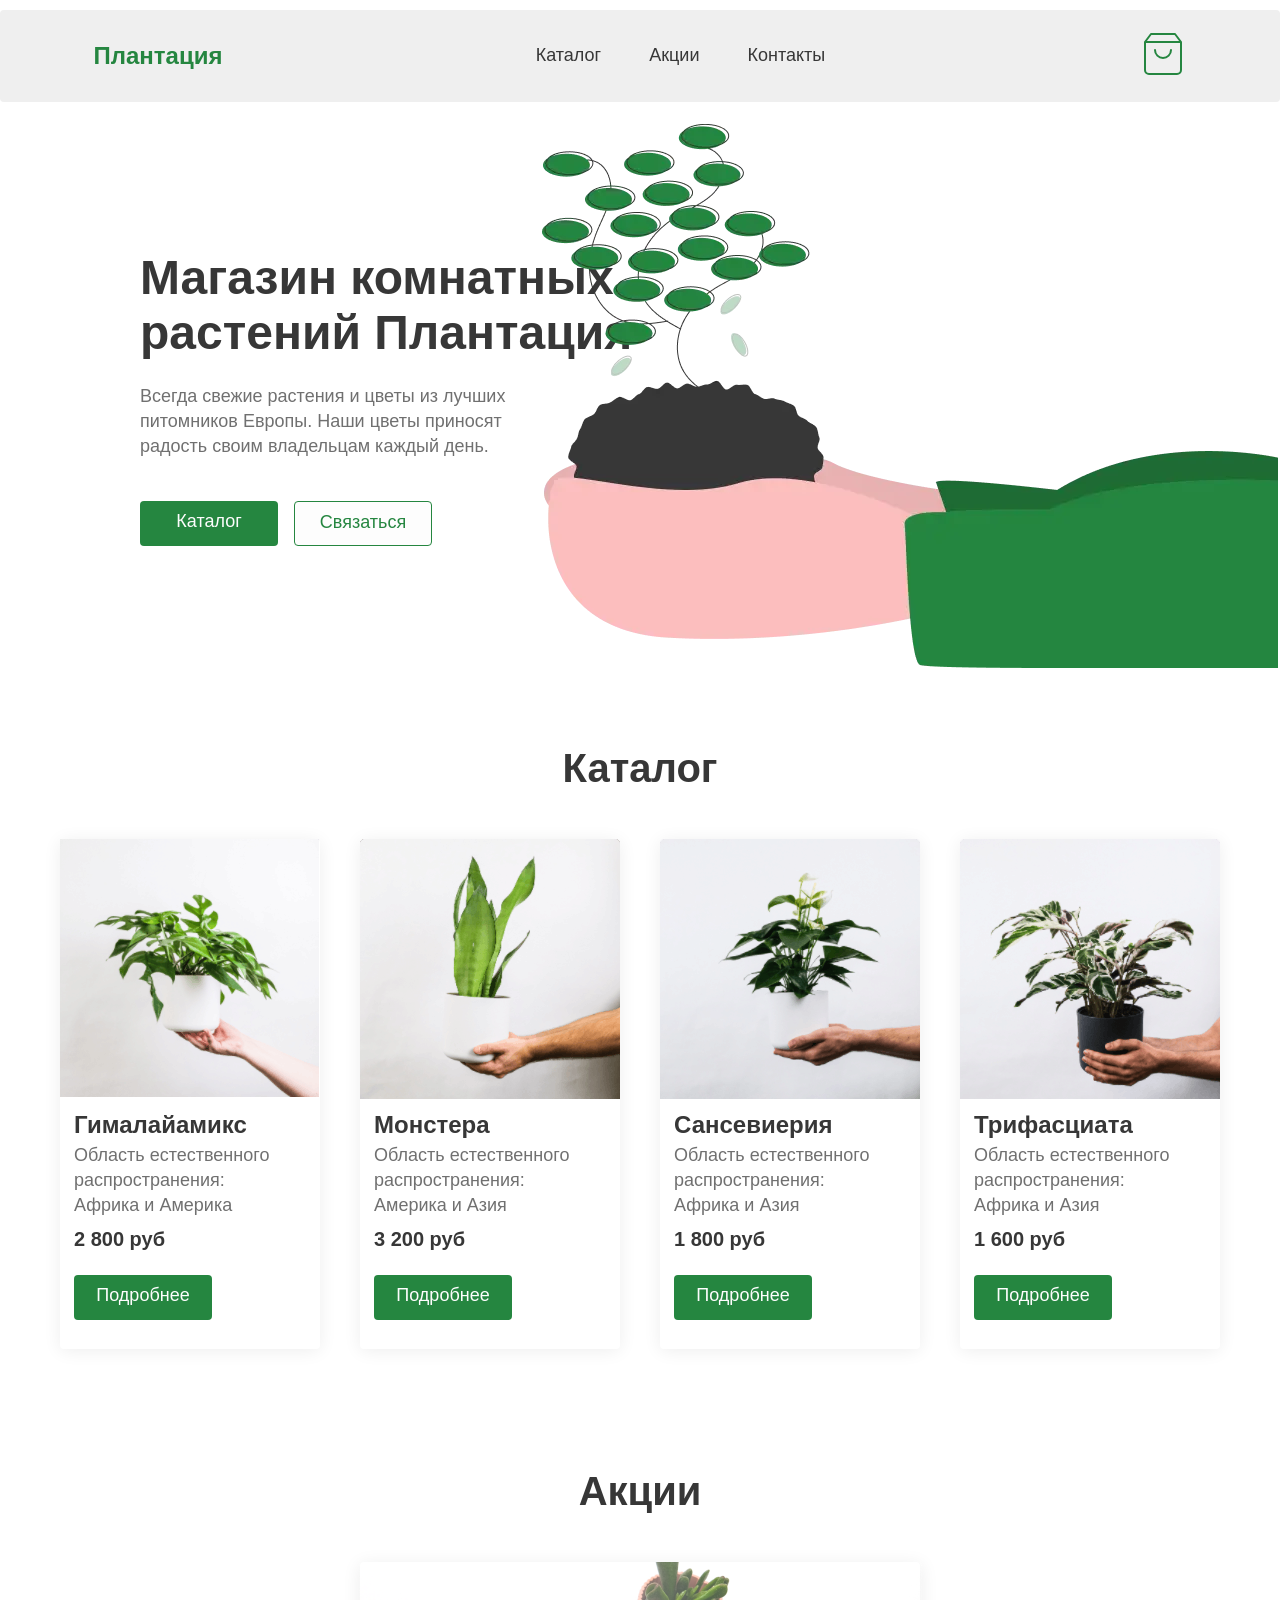
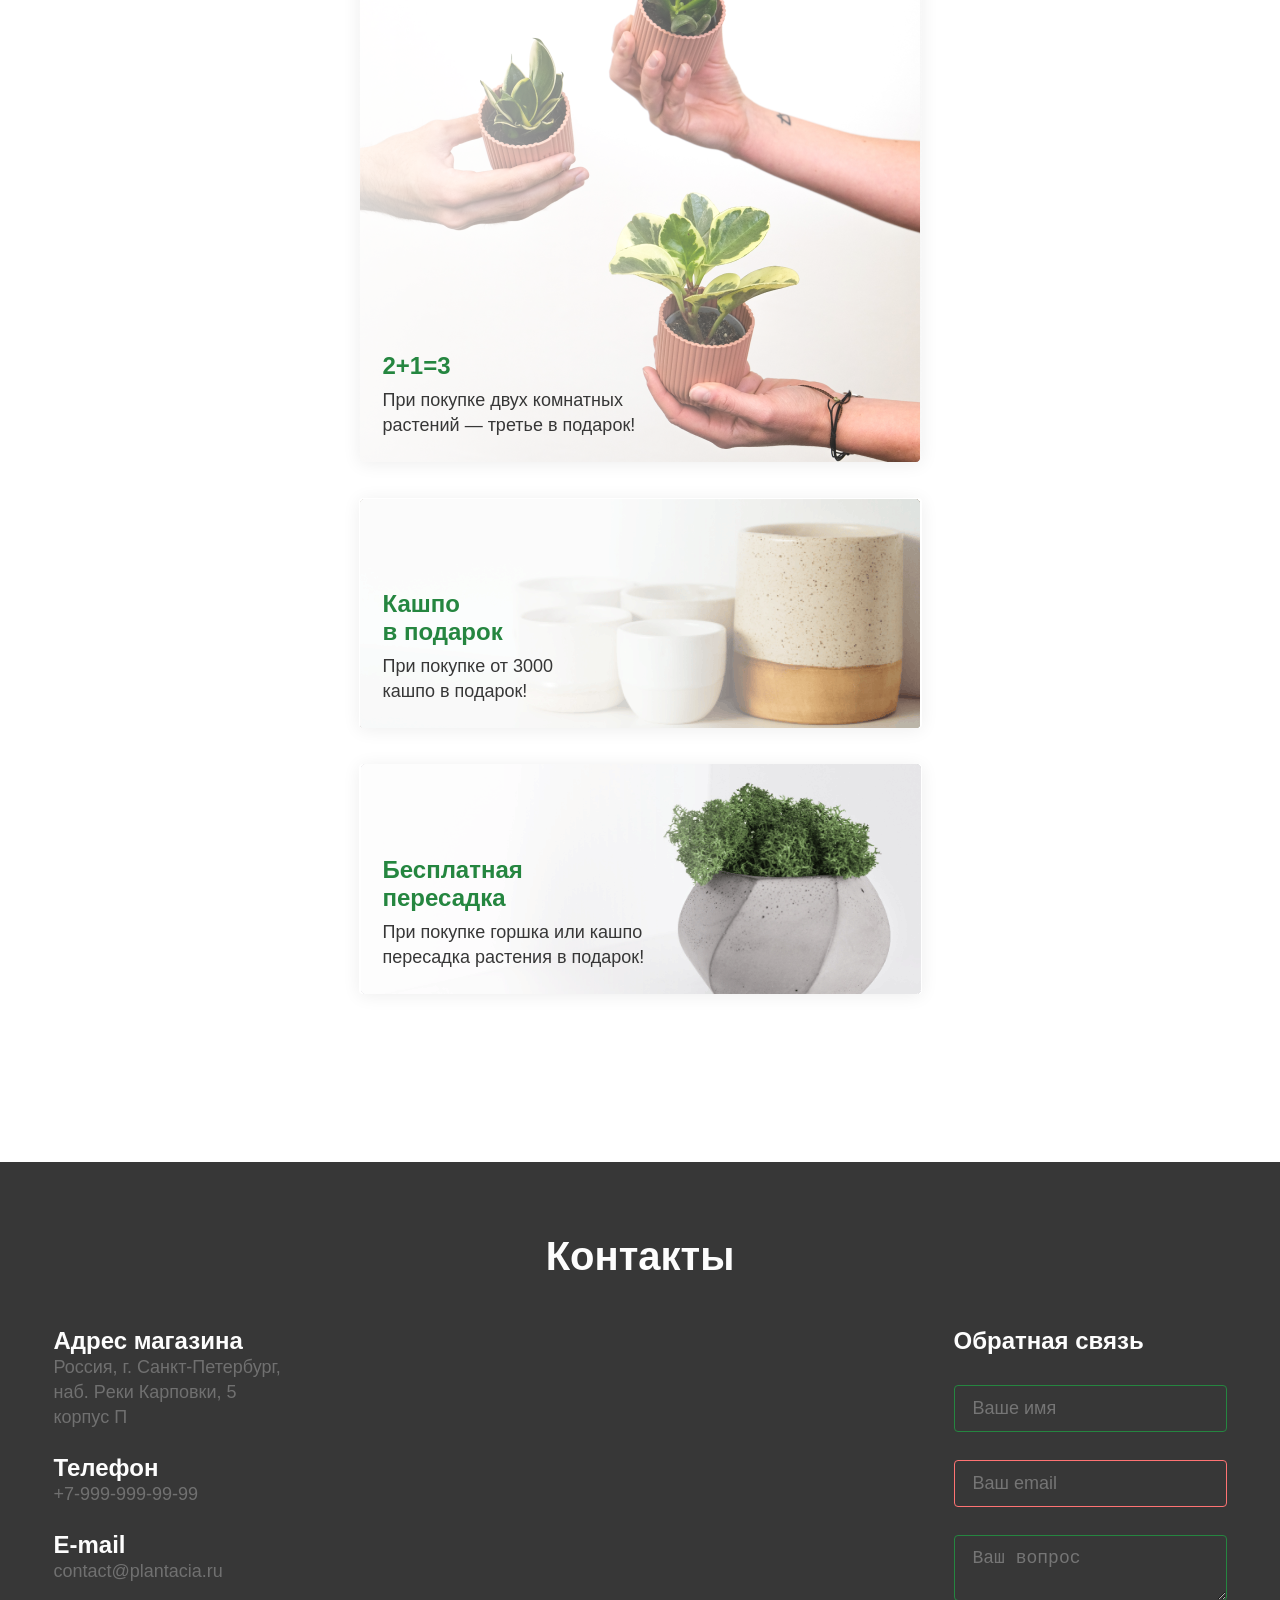
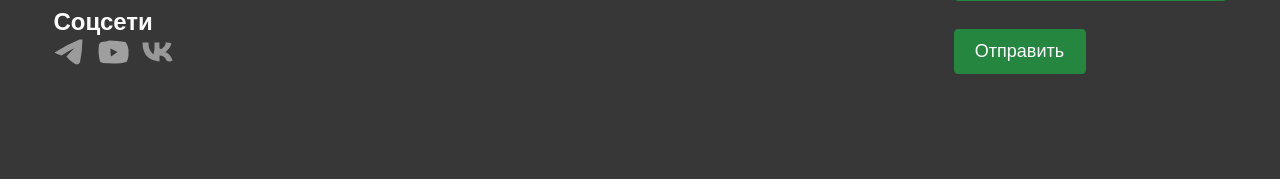
==== index.html @ 2e8df455 "Add files via upload" ====
<!-- Plantation HTMLacademy -->
<!-- https://pixso.net/app/editor/gW1IfegRasN6_acm0dApsg  -->

<!DOCTYPE html>
<html lang="ru">

<head>
    <meta charset="UTF-8">
    <meta name="viewport" content="width=device-width, initial-scale=1.0">
    <title>Плантация HTMLacademy</title>
    <link rel="stylesheet" href="style.css">
</head>

<body>

    <!-- Header -->
    <header>
        <div class="container">
            <div class="header">

                <div class="header__logo">
                    <h4>Плантация</h4>
                </div>
    
                <nav class="header__nav">
                    <a class="header__link" href="catalog">Каталог</a>
                    <a class="header__link" href="actions">Акции</a>
                    <a class="header__link" href="#contacts">Контакты</a>
                </nav>
                
                <div class="header__bag">
                    <a class="header__bag-link" href="#"><img src="images/bag.svg" alt="Корзина"></a>
                </div>
            
            </div>

        </div>
        
    </header>

    <main class="container">

        <!-- Cover  -->
        <section class="cover">
            <div class="cover__content">
                <h1 class="cover__head">Магазин комнатных <span class="break__text">растений Плантация</span></h1>
                <p class="cover__text">Всегда свежие растения и цветы из лучших питомников Европы. Наши цветы приносят
                    радость своим владельцам каждый день.</p>
                <div class="cover__buttons">
                    <a class="cover__primary" href="catalog">Каталог</a>
                    <a class="cover__secondary" href="#contacts">Связаться</a>
                </div>
            </div>

            <div class="cover__photo">
                <picture>
                    <source media="(max-width: 380px)" srcset="images/illustration-380.jpg">
                    <source media="(max-width: 540px)" srcset="images/illustration-380.jpg">
                    <source media="(max-width: 768px)" srcset="images/illustration-380.jpg">
                    <source media="(max-width: 912px)" srcset="images/illustration-912.jpg">
                    <source media="(max-width: 1024px)" srcset="images/illustration-1024.jpg">
                    <img src="images/illustration.webp" alt="Plantation Cover">
                </picture>
            </div>
        </section>

        <!-- Catalog -->
        <section class="catalog">
            <h2 class="catalog__head">Каталог</h2>

            <div class="catalog__cards">
                <div class="catalog__card">
                    <img class="catalog__image" src="images/card 1.png" alt="Гималайамикс">
                    <div class="catalog__content">
                        <h4 class="catalog__caption">Гималайамикс</h4>
                        <p class="catalog__text">Область естественного распространения:<span class="break__text"></span> Африка и Америка</p>
                        <h5 class="catalog__price">2 800 руб</h5>
                        <a class="catalog__link" href="catalog/gimalayamix.html">Подробнее</a>
                    </div>
                </div>

                <div class="catalog__card">
                    <img class="catalog__image" src="images/card 2.png" alt="Монстера">
                    <div class="catalog__content">
                        <h4 class="catalog__caption">Монстера</h4>
                        <p class="catalog__text">Область естественного распространения:<span class="break__text"></span> Америка и Азия</p>
                        <h5 class="catalog__price">3 200 руб</h5>
                        <a class="catalog__link" href="catalog/monstera.html">Подробнее</a>
                    </div>
                </div>

                <div class="catalog__card">
                    <img class="catalog__image" src="images/card 3.png" alt="Сансевиерия">
                    <div class="catalog__content">
                        <h4 class="catalog__caption">Сансевиерия</h4>
                        <p class="catalog__text">Область естественного распространения:<span class="break__text"></span> Африка и Азия</p>
                        <h5 class="catalog__price">1 800 руб</h5>
                        <a class="catalog__link" href="catalog/sansevieria.html">Подробнее</a>
                    </div>
                </div>

                <div class="catalog__card">
                    <img class="catalog__image" src="images/card 4.png" alt="Трифасциата">
                    <div class="catalog__content">
                        <h4 class="catalog__caption">Трифасциата</h4>
                        <p class="catalog__text">Область естественного распространения:<span class="break__text"></span> Африка и Азия</p>
                        <h5 class="catalog__price">1 600 руб</h5>
                        <a class="catalog__link" href="catalog/trifasciata.html">Подробнее</a>
                    </div>
                </div>
            </div>
        </section>

        <!-- Actions -->
        <section class="actions">
            <h2 class="actions__head">Акции</h2>

            <div class="actions__cards">
                <div class="action__card" id="action1">
                    <a href="actions/gift.html">
                        <div class="action__content">
                            <h4 class="action__caption">2+1=3</h4>
                            <p class="action__text">При покупке двух комнатных <span class="break__text">растений — третье в подарок!</span></p>
                        </div>
                    </a>
                </div>

                <div class="action__card" id="action2">
                    <a href="actions/cachepot.html">
                        <div class="action__content">
                            <h4 class="action__caption">Кашпо <span class="break__text">в подарок</span></h4>
                            <p class="action__text">При покупке от 3000 <span class="break__text"></span>кашпо в подарок!</p>
                        </div>
                    </a>
                </div>

                <div class="action__card" id="action3">
                    <a href="actions/transplant.html">
                        <div class="action__content">
                            <h4 class="action__caption">Бесплатная <span class="break__text">пересадка</span></h4>
                            <p class="action__text">При покупке горшка или кашпо <span class="break__text">пересадка растения в подарок!</span></p>
                        </div>
                    </a>
                </div>
            </div>
        </section>

    </main>

    <footer>
        <!-- Contacts & Feedback -->
        <div class="container footer">
            <h2 class="footer__head"><a id="contacts"></a>Контакты</h2>

            <div class="footer__columns">
                <div class="footer__contacts">
                    <div class="footer__address">
                        <h4>Адрес магазина</h4>
                        <p>Россия, г. Санкт-Петербург,<br> наб. Pеки Карповки, 5 корпус П</p>
                    </div>
                    <div class="footer__phone">
                        <h4>Телефон</h4>
                        <p>+7-999-999-99-99</p>
                    </div>
                    <div class="footer__email">
                        <h4>E-mail</h4>
                        <p>contact@plantacia.ru</p>
                    </div>
                    <div class="footer__social">
                        <h4>Соцсети</h4>
                        <div class="footer__social_icons">
                            <a href="#"><img src="images/telegram.svg" alt="telegram" target="_blank"></a>
                            <a href="https://youtube.com"><img src="images/youtube.svg" alt="youtube"
                                    target="_blank"></a>
                            <a href="https://vk.com/mikastan"><img src="images/vk.svg" alt="vk" target="_blank"></a>
                        </div>
                    </div>
                </div>

                <div class="footer__map">
                    <iframe
                        src="https://www.google.com/maps/embed?pb=!1m16!1m12!1m3!1d3993.621817401018!2d30.317862969157705!3d59.96846004930196!2m3!1f0!2f0!3f0!3m2!1i1024!2i768!4f13.1!2m1!1z0KDQvtGB0YHQuNGPLCDQsy4g0KHQsNC90LrRgi3Qn9C10YLQtdGA0LHRg9GA0LMsINC90LDQsS4gUNC10LrQuCDQmtCw0YDQv9C-0LLQutC4LCA1INC60L7RgNC_0YPRgSDQnw!5e0!3m2!1sru!2sru!4v1737200882726!5m2!1sru!2sru"
                        width="460" height="352" style="border:0;" allowfullscreen="" loading="lazy"
                        referrerpolicy="no-referrer-when-downgrade">
                    </iframe>
                    <img src="images/map.png" alt="Карта" id="map">
                    <!-- В случае если Google карта не загрузится, показать взамен картинку - но пока я это не доработал! -->
                </div>

                <div class="footer__feedback">
                    <h4 class="footer__feedback-head">Обратная связь</h4>
                    <form class="footer__feedback-form" action="/feedback" method="get">
                        <input placeholder="Ваше имя" name="name">
                        <input type="email" placeholder="Ваш email" name="email" required>
                        <textarea name="question" placeholder="Ваш вопрос"></textarea>
                        <input type="submit" value="Отправить">
                    </form>
                </div>
            </div>
        </div>
    </footer>

    <!-- Мобильное меню, на экранах 540 и меньше -->
    <div class="container">
        <div class="footer__mobile">
            <div class="footer__mobile_item">
                <p><a class="footer__link-mobile" href="catalog/"><img src="/images/catalog-mobile.svg" alt="Каталог"><br>Каталог</a></p>
            </div>
            <div class="footer__mobile_item">
                <p><a class="footer__link-mobile" href="actions/"><img src="/images/actions-mobile.svg" alt=""><br>Акции</a></p>
            </div>
            <div class="footer__mobile_item">
                <p><a class="footer__link-mobile" href="#contacts"><img src="/images/contacts-mobile.svg" alt=""><br>Контакты</a></p>
            </div>
        </div>

    </div>

    <!-- Кнопка Вверх, внизу страницы  -->
    <a href="#top">
        <div class="scroll-to-top">
            <img src="images/eco-energy.svg" alt="К началу страницы" title="К началу страницы">
        </div>
    </a>
    <script src="/button-to-top.js"></script>

</body>

</html>
---- style.css ----
/* Plantation HTMLacademy */
/* https://pixso.net/app/editor/gW1IfegRasN6_acm0dApsg */

/* General */
:root {
    box-sizing: border-box;

    --gray-10:  #fdfdfd;
    --gray-15:  #efefef;
    --gray-20:  #a8a8a8;
    --gray-30:  #707070;
    --gray-40:  #373737;
    --green-10: #519E66;
    --green-20: #258640;
    --green-30: #1e6b33;
    --red-10:   #FF7373;
  }
  
    *, *::before, *::after {
      box-sizing: inherit;
  }

  body {
    margin: 0;
    font-family: 'Ubuntu', sans-serif;
  }
  
  a {
    text-decoration: none;
  }

  /* Container */
.container {
  max-width: 1440px;
  width: 100%; 
  margin-inline: auto; 
}

/* Text */
h1 {
  font-size: 48px;
}
h2 {
  font-size: 40px;
}
h3 {
  font-size: 32px;
  /* H3 use for mobile only! */
}
h4 {
  font-size: 24px;
}
h5 {
  font-size: 20px;
}
h1, h2, h4, h5 {
  font-weight: 700;
  color: var(--gray-40);
}
p {
  font-size: 18px;
  line-height: 25px;
  color: var(--gray-30);
}
.action__caption {
  color: var(--green-20);
}
.action__text {
  color: var(--gray-40);
}
.break__text {
  display: block;  /* перенос текста на новую строку, с помощью span с данным классом */
}

/* Margin of desktop sections */
.header {
  margin-top: 10px;
}
.footer {
  margin-bottom: 10px;
}

/* Header */
.header,
.footer__mobile {
  display: flex;
  justify-content: space-between;
  align-items: center;
  padding: 0 7.3%;  /* 140px; */
  border-radius: 4px;
  background: var(--gray-15);
    /* Для шапки предлагался фон Gray-10, у фона main такой же цвет 
  - они сливаются, даже тень шапки не помогала. Пришлось подобрать для шапки другой цвет. */
}

.footer__mobile {
  display: none;  /* скрываем нижнее фиксированное меню на десктопе */
}

.header__logo h4 {
  color: var(--green-20);
}

.header__nav {
  display: flex;
  gap: 48px;
}

.header__link,
.footer__link-mobile {
  color: var(--gray-40);
}

.header__link {
  font-size: 18px;
}

.footer__link-mobile {
  font-size: 14px;
}

/* Cover */
.cover {
  display: flex;
  gap: 68px;
  margin: 108px 0 200px 140px;
  position: relative;
}

.cover__photo {
  position: absolute;
  margin-top: -86px;
  left: 564px;
}

.cover__head {
  max-width: 500px;
  margin-bottom: 24px;
}

.cover__text {
  max-width: 428px;
  margin-bottom: 42px;
  padding: 0;
}

.cover__buttons {
  display: flex;
  gap: 16px;
}

.cover__primary, .catalog__link {
  border: none;
  background: var(--green-20);
  color: var(--gray-10);
  }

.cover__secondary {
  width: 126px;
  border: 1px solid var(--green-20);
  background: var(--gray-10);
  color: var(--green-20);
  }

.cover__primary, .cover__secondary, .catalog__link {
  width: 138px;
  height: 45px;
  padding: 10px 20px;
  border-radius: 4px;
  font-size: 18px;
  text-align: center;
}

/* Catalog */
.catalog, 
.actions {
  margin: 0 auto 120px;
}

.catalog__card, .action__card {
  border-radius: 4px;
  box-shadow: 0px 2px 18px 0px rgba(0, 0, 0, 0.07);
}

.catalog__head {
  margin: 0;
  margin-left: 140px;
}

.catalog__cards {
  display: flex;
  flex-wrap: wrap; 
  gap: 40px;
  justify-content: center;
  margin: 48px 0 0;
}

.catalog__card {
  max-width: 260px;
  min-height: 510px;
  border-radius: 4px;
}

.catalog__content {
  padding-left: 14px;
}

.catalog__caption {
  color: var(--gray-40);
  text-align: left;
  margin: 8px 0 4px;
}

.catalog__text {
  margin-bottom: 10px;
}

.catalog__price {
  margin: 0;
  margin-bottom: 24px;
}

.catalog__link {
  display: block;
  padding-bottom: 28px;
}

/* Actions */
.actions {
  width: 80%;
}

.actions__head {
  padding: 0;
}

.actions__cards {
  display: grid;
  grid-template-areas: 
  "gift cachepot"
  "gift transplant";
  grid-template-columns: repeat(2, 560px);
  gap: 32px;
  margin-top: 48px;
  padding-bottom: 48px;
  }

.action__card {
  background: linear-gradient(270.00deg, rgba(255, 255, 255, 0.85) 43.75%,rgba(255, 255, 255, 0) 100%);
}

#action1 {
  grid-area: gift;
  height: 500px;
  background: url(images/action1.png);
  padding: 390px 276px 24px 24px;
}
#action2 {
  grid-area: cachepot;
  height: 230px;
  background: url(images/action2.png);
  padding: 92px 346px 24px 24px;
  }
#action3 {
  grid-area: transplant;
  height: 230px;
  background: url(images/action3.png);
  padding: 92px 264px 24px 24px;
  }

.action__caption, .action__text {
  margin: 0 0 8px 0;
  padding: 0;
}

/* Footer  */
.footer {
  background: var(--gray-40);
  padding: 72px 0 100px;
  }

.footer__head {
  text-align: left;
  padding: 0;
  margin: 0 0 48px 140px;
}

.footer__columns {
  display: flex;
  justify-content: center;
  flex-wrap: wrap; 
  gap: 86px;
}

.footer__head a, .footer__icons a {
  padding: 0;
}

.footer__social_icons {
  display: flex;
  gap: 12px;
}

.footer__contacts {
  display: flex;
  flex-direction: column;
  max-width: 268px;
  gap: 24px;
  padding: 0 20px;
}

.footer h2, h4 {
  color: var(--gray-10);
}

.footer h4, p {
  margin: 0;
  padding: 0;
}

.footer__map {
  max-width: 460px;
  height: 352px;
  padding: 0 20px;
}

.footer__map iframe {
  border-radius: 4px;
}

.footer__map img {
  display: none;
}

.footer__feedback {
  max-width: 360px;
  height: 352px;
  padding: 0 20px;
}

.footer__feedback-head {
  color: var(--gray-10);
}

.footer__feedback-form {
  display: flex;
  flex-direction: column;
  max-width: 360px;
  gap: 28px;
  margin-top: 30px;
}

input, 
textarea {
  font-size: 18px;
  color: var(--gray-20);
  padding: 12px 18px;
  background: var(--gray-40);
  border: 1px solid var(--gray-30);
  border-radius: 4px; 
}

input[type="submit"] {
  width: 132px;
  height: 45px;
  border: none;
  background: var(--green-20);
  color: var(--gray-10);
  padding: 10px 20px;
  cursor: pointer;
}

/* Buttons and links states */
.cover__primary:hover, 
.cover__secondary:hover,
.catalog__link:hover,
input[type="submit"]:hover {
background: var(--green-10);
}

.header__link:hover,
.header__bag-link:hover,
.footer__link-mobile:hover {
  color: var(--green-10);
}

.cover__secondary:hover {
  color: var(--gray-10);
}

.cover__primary:active, 
.cover__secondary:active,
.catalog__link:active,
input[type="submit"]:active {
background: var(--green-30);
}

.header__link:active,
.header__bag-link:active,
.footer__link-mobile:active {
  color: var(--green-30);
}

/* Form's fields states  */
input:hover, 
textarea:hover,
input:active, 
textarea:active {
  border: 1px solid var(--gray-10);
}

input:valid, 
textarea:valid {
  border: 1px solid var(--green-20);
  color: var(--gray-10);
}

input:invalid, 
textarea:invalid {
  border: 1px solid var(--red-10);
  color: var(--gray-10);
}

/* Кнопка Вверх, внизу страницы */
.scroll-to-top {
  position: fixed;
  right: 40px;
  bottom: 20px;
  cursor: pointer;
  z-index: 99;
  transition: all 0.3s ease-in-out;
  }

.scroll-to-top img {
  width: 80px;
  height: 80px;
  }

.scroll-to-top:hover {
  transform: scale(1.1);
}

/* MEDIA */

@media (max-width: 1280px) {
  .cover__photo {
    left: 402px;
  }
  .actions__head,
  .catalog__head,
  .footer__head {
    margin-left: 0; /* левый десктопный margin = 140px, здесь обнуляется */
    text-align: center; /* теперь заголовки выравниваем по центру контейнера */
  }
  .actions__cards {
    grid-template-areas: 
    "gift"
    "cachepot"
    "transplant";
    grid-template-columns: repeat(auto-fill, minmax(256px, 563px));
    justify-content: center;
    row-gap: 36px;
    column-gap: 0;
    margin-top: 48px;
    }
    .action__card .break__text {
      display: block;
    }
    #action1,
    #action2,
    #action3 {
      padding: 92px 254px 24px 24px; /* padding-right здесь уменьшен */
      background-repeat: no-repeat;
    }
    #action1 {
      padding-top: 390px; /* но у 1ой карточки верхний отступ оставляем прежним, десктопным */
    }
  }

@media (max-width: 1024px) {
  .cover__photo {
    left: 484px;
    }
  } 

@media (max-width: 912px) {
  .footer__map iframe {
    width: 100%;  /* вписывает iframe карты в размер родительского div и т.о. всегда вмещает весь футер в экран */
    }  
  } 

@media (max-width: 768px) {
  .cover {
    margin-left: 0;
  }
  .cover__content {
    margin-inline: auto;
  }
  .cover__head {
    padding-top: 24px;/* добавил пространство между заголовком и картинкой выше */
  }
  .cover__buttons,
  .footer__social_icons {
    justify-content: center;
  }
  .cover__photo {
    left: 45.8vw;    /* 352px; от 768px */
    margin-top: 0;
  }
  .action__text,
  .catalog__text {
    text-align: left;
  }
  .footer h4, p {
    text-align: center;
  }
  .scroll-to-top img {
    width: 40px;
    height: 40px;
  }
  .scroll-to-top {
    right: 5px;
  }
  }

@media (max-width: 540px) {
.header__nav {
  display: none;
}
.header,
.footer__mobile {
  position: fixed;
  width: 100vw;
}
.header {
  top: 0;
}
.footer__mobile {
  bottom: 0;
  display: flex;
  background: #fff;
  margin-bottom: 10px;
}
.cover__head {
  text-align: center;
}
.cover__photo {
  left: 44.4vw;  /* 240px; от 540px */
}
.action__card .break__text {
  display: inline;
  /* вновь вернул span в строчный, чтобы затем делать переносы в тексте, с помощью увеличения padding-right в карточках */
}
#action1 {
  background: url(images/action1-540.png);
  padding: 220px 160px 24px 24px;
}
#action2 {
  background: url(images/action2-540.png);
  padding: 24px 172px 24px 24px;
}
#action3 {
  background: url(images/action3-540.png);
  padding: 24px 172px 24px 24px;
}
#action1,
#action2,
#action3 {
  background-repeat: no-repeat;
  overflow-x: hidden;
}
input[type="submit"] {
  margin-inline: auto;
}
.scroll-to-top {
  right: 0;
  bottom: 80px; /* кнопку поднимаем выше, чтобы она не закрывала собой мобильное меню */
}
}

@media (max-width: 380px) {
  .cover__head {
    font-size: 40px;
  }
  .cover__text {
    text-align: center;
    margin-bottom: 42px;
    padding: 0;
  }
  .cover__head,
  .cover__text {
    padding-inline: 14px;
  }
  .cover__buttons {
    flex-direction: column;
    align-items: center;
  }
  .cover__photo {
    left: 39.5%;     /* 150px; */
  }
  .catalog__cards, 
  .actions__cards, 
  .footer__columns {
    display: flex;
    flex-direction: column;
    gap: 24px;
  }
  .catalog__cards {
    align-content: center;
  }
  .catalog__head, 
  .actions__head, 
  .footer__head {
    font-size: 32px;
    margin-bottom: 32px;
  }
  #action1 {
    background: url(images/action1-360.png);
    background-repeat: no-repeat;
    background-size: cover;
    background-position: center center;
    max-height: 230px;   /* карточка становится уже по вертикали и теперь равна десктопной высоте двух других */
    padding: 234px 20px 24px 24px;
  }
  #action2 {
    background: url(images/action2-360.png);
    background-repeat: no-repeat;
    background-size: cover;
    background-position: center center;
    padding: 24px 158px 24px 24px;
  }
  #action3 {
    background: url(images/action3-360.png);
    background-repeat: no-repeat;
    background-size: cover;
    background-position: center center;
    padding: 24px 106px 24px 24px;
  }
  .footer__contacts {
    margin-inline: auto;
  }
  }
  
  /* Outline для технических целей */
  main, 
  .header,
  .footer__mobile,
  .cover, 
  .catalog, 
  .actions, 
  .footer, 
  .actions__cards,
  .action__card {
    /* outline: 1px dashed var(--gray-40); */
  }
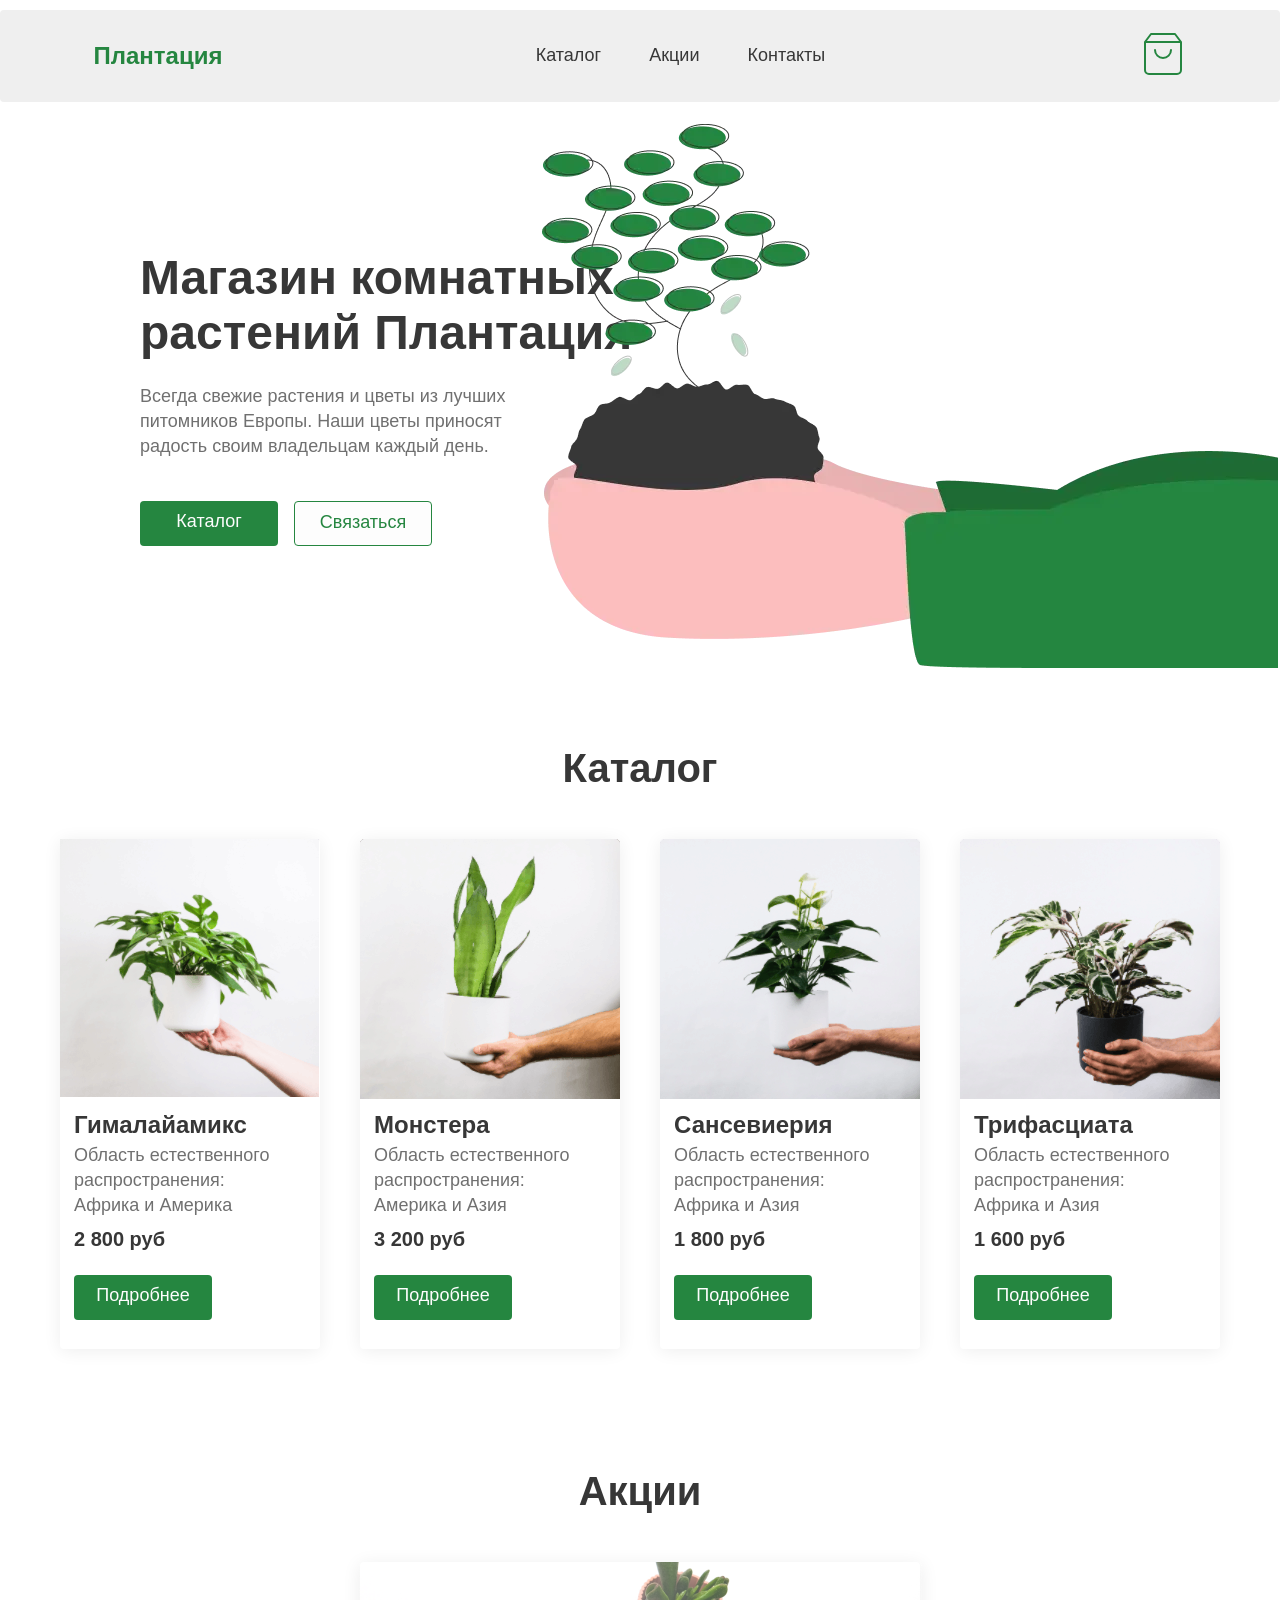
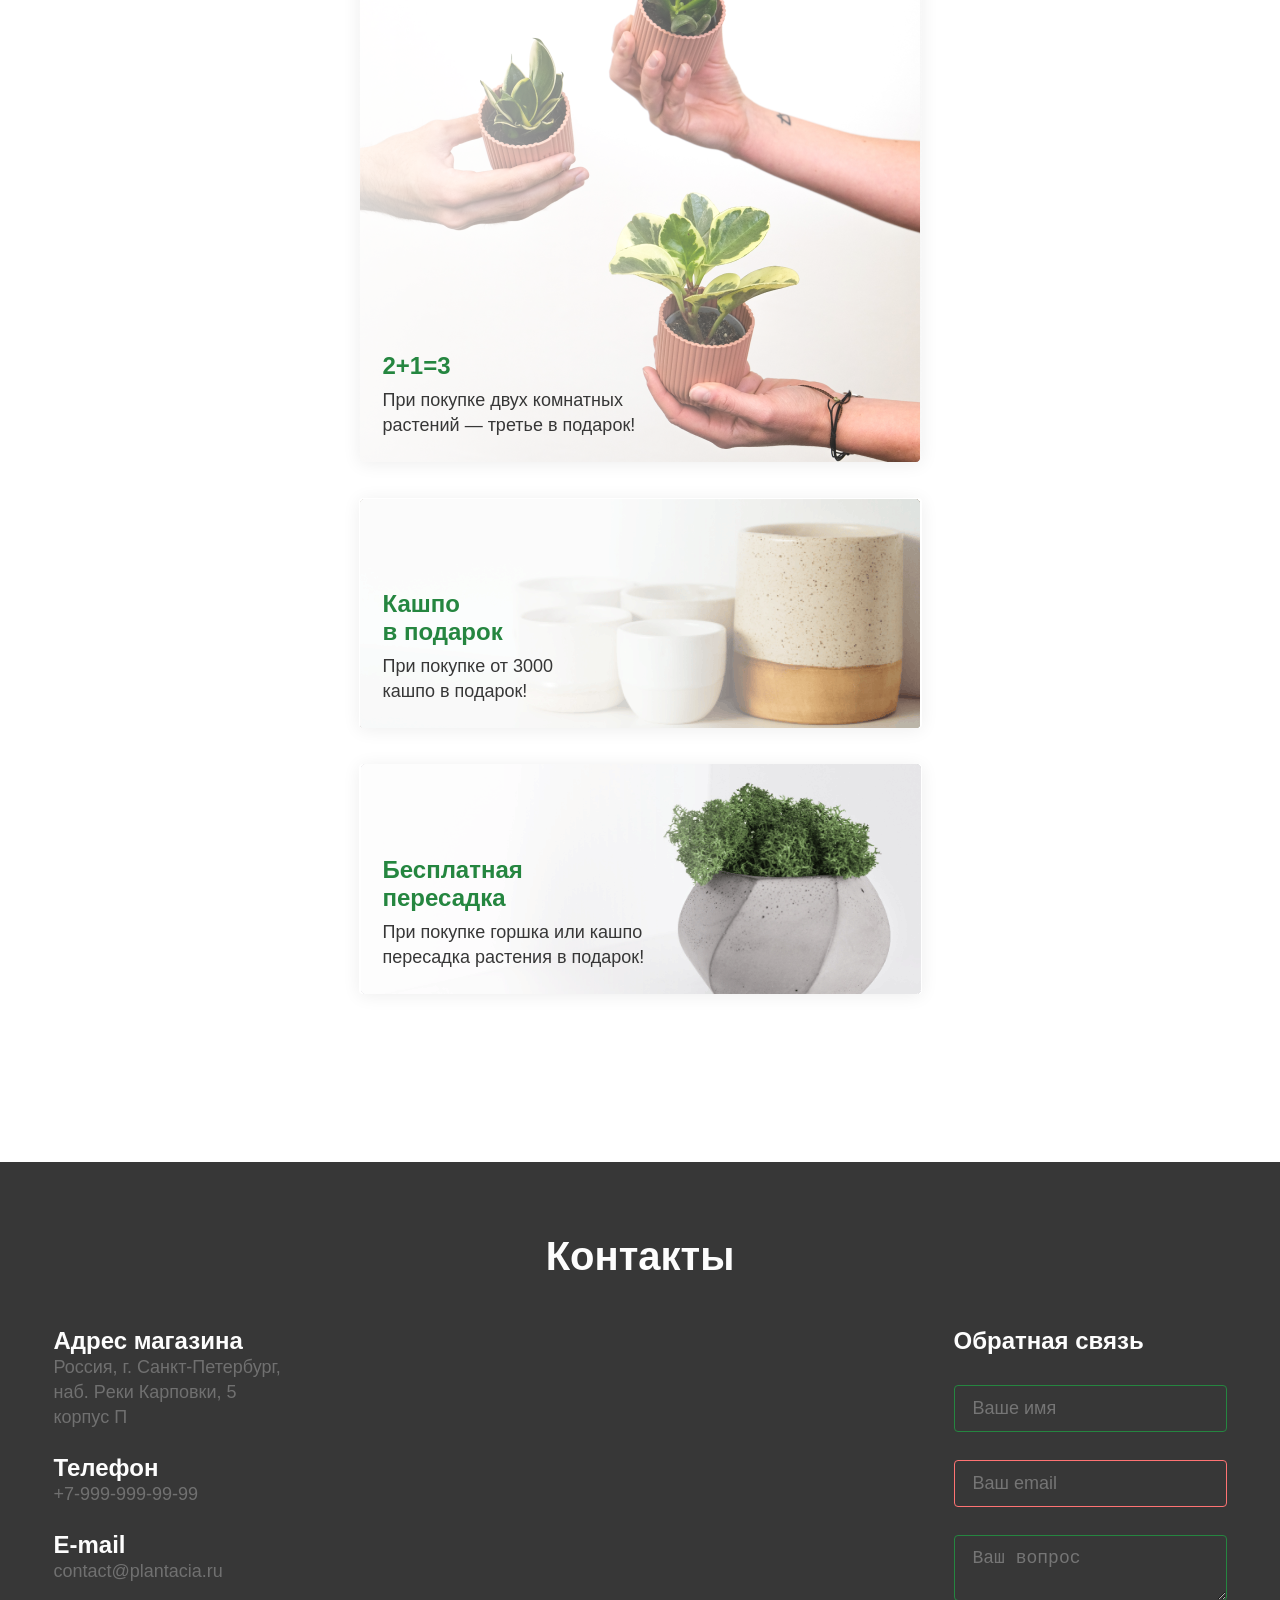
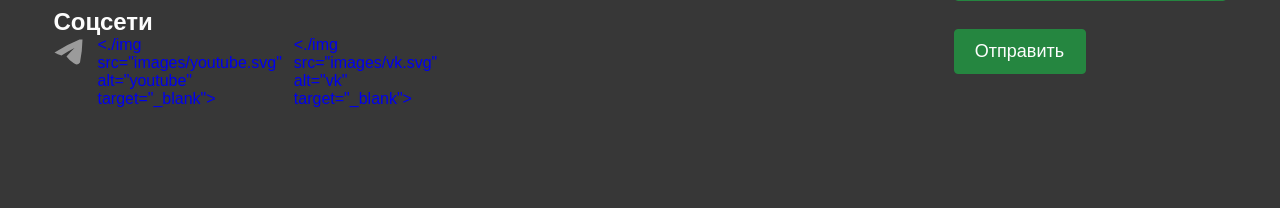
==== commit 6509598e: "пути к style.css и img изменены на относительные" ====
--- a/index.html
+++ b/index.html
@@ -8,7 +8,7 @@
     <meta charset="UTF-8">
     <meta name="viewport" content="width=device-width, initial-scale=1.0">
     <title>Плантация HTMLacademy</title>
-    <link rel="stylesheet" href="style.css">
+    <link rel="stylesheet" href="./style.css">
 </head>
 
 <body>
@@ -29,7 +29,7 @@
                 </nav>
                 
                 <div class="header__bag">
-                    <a class="header__bag-link" href="#"><img src="images/bag.svg" alt="Корзина"></a>
+                    <a class="header__bag-link" href="#"><img src="./images/bag.svg" alt="Корзина"></a>
                 </div>
             
             </div>
@@ -54,12 +54,12 @@
 
             <div class="cover__photo">
                 <picture>
-                    <source media="(max-width: 380px)" srcset="images/illustration-380.jpg">
-                    <source media="(max-width: 540px)" srcset="images/illustration-380.jpg">
-                    <source media="(max-width: 768px)" srcset="images/illustration-380.jpg">
-                    <source media="(max-width: 912px)" srcset="images/illustration-912.jpg">
-                    <source media="(max-width: 1024px)" srcset="images/illustration-1024.jpg">
-                    <img src="images/illustration.webp" alt="Plantation Cover">
+                    <source media="(max-width: 380px)" srcset="./images/illustration-380.jpg">
+                    <source media="(max-width: 540px)" srcset="./images/illustration-380.jpg">
+                    <source media="(max-width: 768px)" srcset="./images/illustration-380.jpg">
+                    <source media="(max-width: 912px)" srcset="./images/illustration-912.jpg">
+                    <source media="(max-width: 1024px)" srcset="./images/illustration-1024.jpg">
+                    <img src="./images/illustration.webp" alt="Plantation Cover">
                 </picture>
             </div>
         </section>
@@ -70,7 +70,7 @@
 
             <div class="catalog__cards">
                 <div class="catalog__card">
-                    <img class="catalog__image" src="images/card 1.png" alt="Гималайамикс">
+                    <img class="catalog__image" src="./images/card 1.png" alt="Гималайамикс">
                     <div class="catalog__content">
                         <h4 class="catalog__caption">Гималайамикс</h4>
                         <p class="catalog__text">Область естественного распространения:<span class="break__text"></span> Африка и Америка</p>
@@ -80,7 +80,7 @@
                 </div>
 
                 <div class="catalog__card">
-                    <img class="catalog__image" src="images/card 2.png" alt="Монстера">
+                    <img class="catalog__image" src="./images/card 2.png" alt="Монстера">
                     <div class="catalog__content">
                         <h4 class="catalog__caption">Монстера</h4>
                         <p class="catalog__text">Область естественного распространения:<span class="break__text"></span> Америка и Азия</p>
@@ -90,7 +90,7 @@
                 </div>
 
                 <div class="catalog__card">
-                    <img class="catalog__image" src="images/card 3.png" alt="Сансевиерия">
+                    <img class="catalog__image" src="./images/card 3.png" alt="Сансевиерия">
                     <div class="catalog__content">
                         <h4 class="catalog__caption">Сансевиерия</h4>
                         <p class="catalog__text">Область естественного распространения:<span class="break__text"></span> Африка и Азия</p>
@@ -100,7 +100,7 @@
                 </div>
 
                 <div class="catalog__card">
-                    <img class="catalog__image" src="images/card 4.png" alt="Трифасциата">
+                    <img class="catalog__image" src="./images/card 4.png" alt="Трифасциата">
                     <div class="catalog__content">
                         <h4 class="catalog__caption">Трифасциата</h4>
                         <p class="catalog__text">Область естественного распространения:<span class="break__text"></span> Африка и Азия</p>
@@ -169,10 +169,10 @@
                     <div class="footer__social">
                         <h4>Соцсети</h4>
                         <div class="footer__social_icons">
-                            <a href="#"><img src="images/telegram.svg" alt="telegram" target="_blank"></a>
-                            <a href="https://youtube.com"><img src="images/youtube.svg" alt="youtube"
+                            <a href="#"><img src="./images/telegram.svg" alt="telegram" target="_blank"></a>
+                            <a href="https://youtube.com"><./img src="images/youtube.svg" alt="youtube"
                                     target="_blank"></a>
-                            <a href="https://vk.com/mikastan"><img src="images/vk.svg" alt="vk" target="_blank"></a>
+                            <a href="https://vk.com/mikastan"><./img src="images/vk.svg" alt="vk" target="_blank"></a>
                         </div>
                     </div>
                 </div>
@@ -183,7 +183,7 @@
                         width="460" height="352" style="border:0;" allowfullscreen="" loading="lazy"
                         referrerpolicy="no-referrer-when-downgrade">
                     </iframe>
-                    <img src="images/map.png" alt="Карта" id="map">
+                    <img src="./images/map.png" alt="Карта" id="map">
                     <!-- В случае если Google карта не загрузится, показать взамен картинку - но пока я это не доработал! -->
                 </div>
 
@@ -204,13 +204,13 @@
     <div class="container">
         <div class="footer__mobile">
             <div class="footer__mobile_item">
-                <p><a class="footer__link-mobile" href="catalog/"><img src="/images/catalog-mobile.svg" alt="Каталог"><br>Каталог</a></p>
+                <p><a class="footer__link-mobile" href="catalog/"><img src="./images/catalog-mobile.svg" alt="Каталог"><br>Каталог</a></p>
             </div>
             <div class="footer__mobile_item">
-                <p><a class="footer__link-mobile" href="actions/"><img src="/images/actions-mobile.svg" alt=""><br>Акции</a></p>
+                <p><a class="footer__link-mobile" href="actions/"><img src="./images/actions-mobile.svg" alt=""><br>Акции</a></p>
             </div>
             <div class="footer__mobile_item">
-                <p><a class="footer__link-mobile" href="#contacts"><img src="/images/contacts-mobile.svg" alt=""><br>Контакты</a></p>
+                <p><a class="footer__link-mobile" href="#contacts"><img src="./images/contacts-mobile.svg" alt=""><br>Контакты</a></p>
             </div>
         </div>
 
@@ -219,11 +219,11 @@
     <!-- Кнопка Вверх, внизу страницы  -->
     <a href="#top">
         <div class="scroll-to-top">
-            <img src="images/eco-energy.svg" alt="К началу страницы" title="К началу страницы">
+            <img src="./images/eco-energy.svg" alt="К началу страницы" title="К началу страницы">
         </div>
     </a>
     <script src="/button-to-top.js"></script>
 
 </body>
 
-</html>+</html>
--- a/style.css
+++ b/style.css
@@ -641,15 +641,3 @@
   }
   }
   
-  /* Outline для технических целей */
-  main, 
-  .header,
-  .footer__mobile,
-  .cover, 
-  .catalog, 
-  .actions, 
-  .footer, 
-  .actions__cards,
-  .action__card {
-    /* outline: 1px dashed var(--gray-40); */
-  }
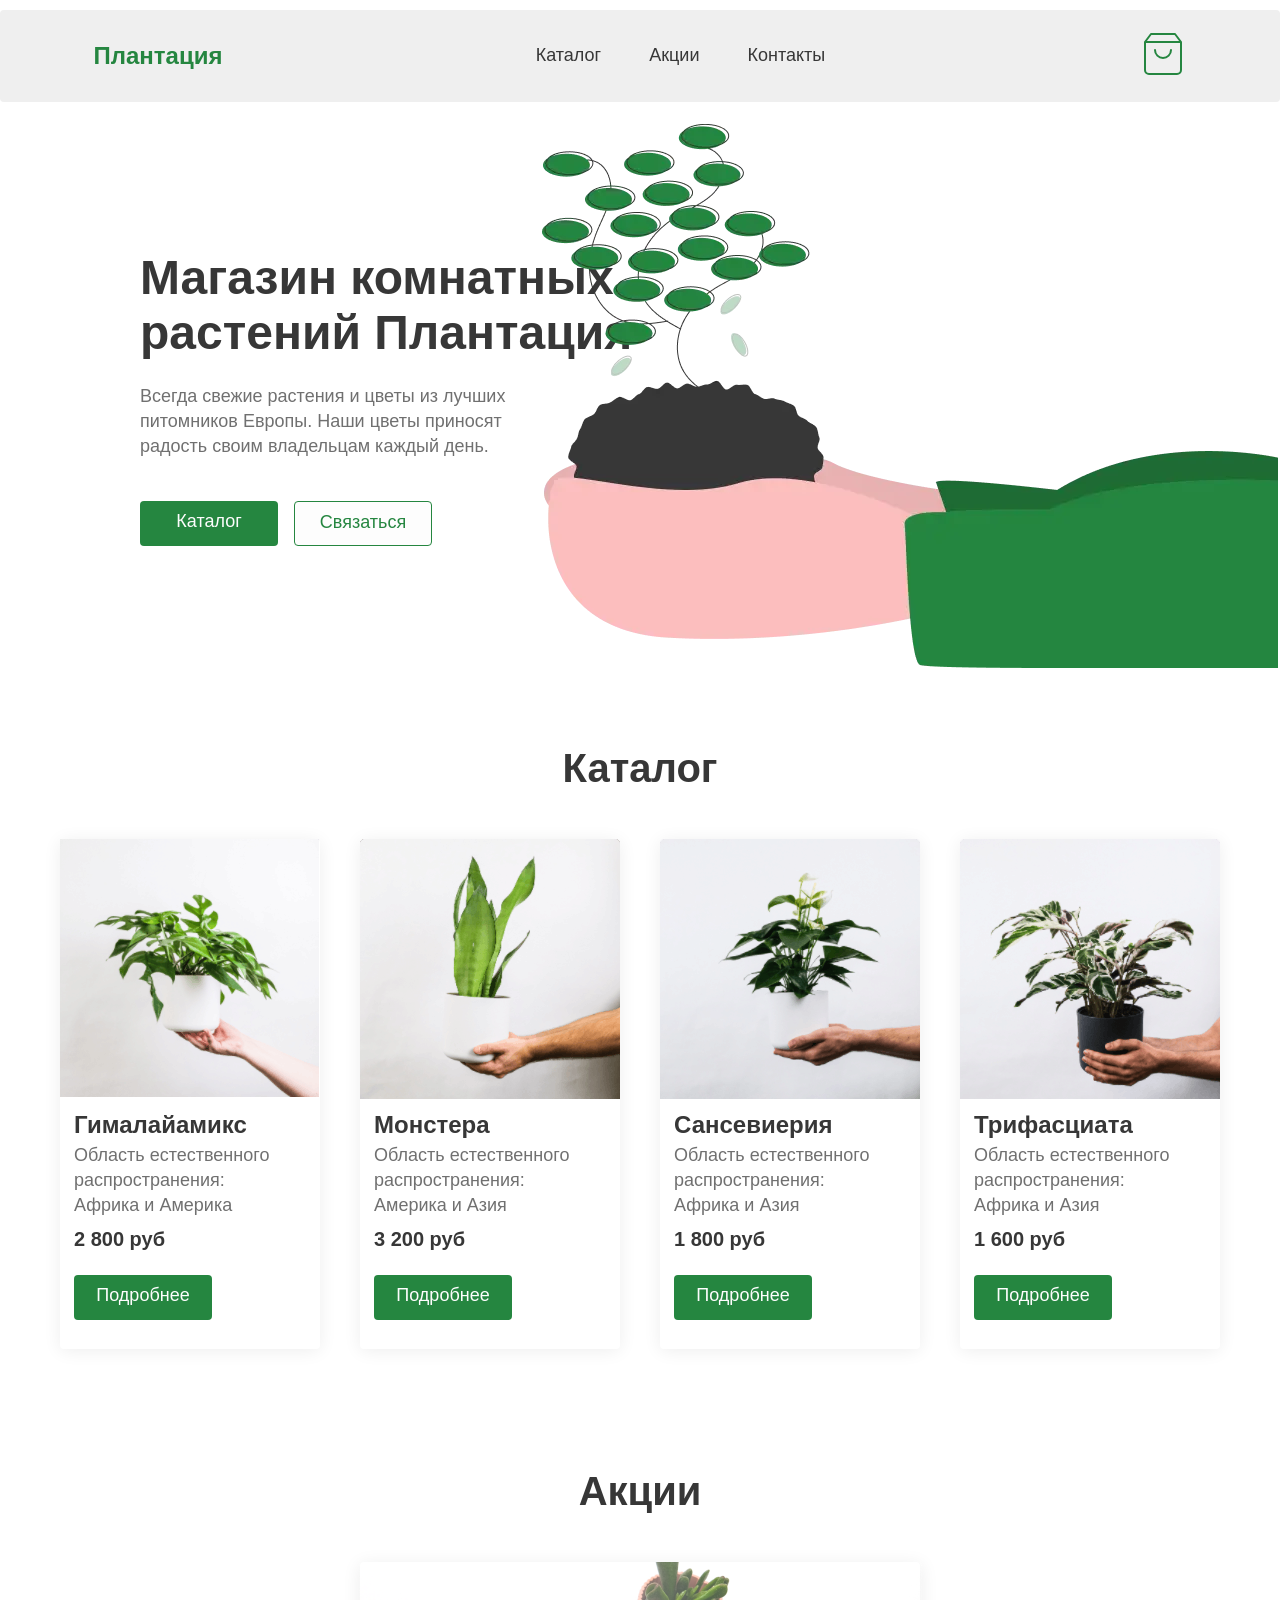
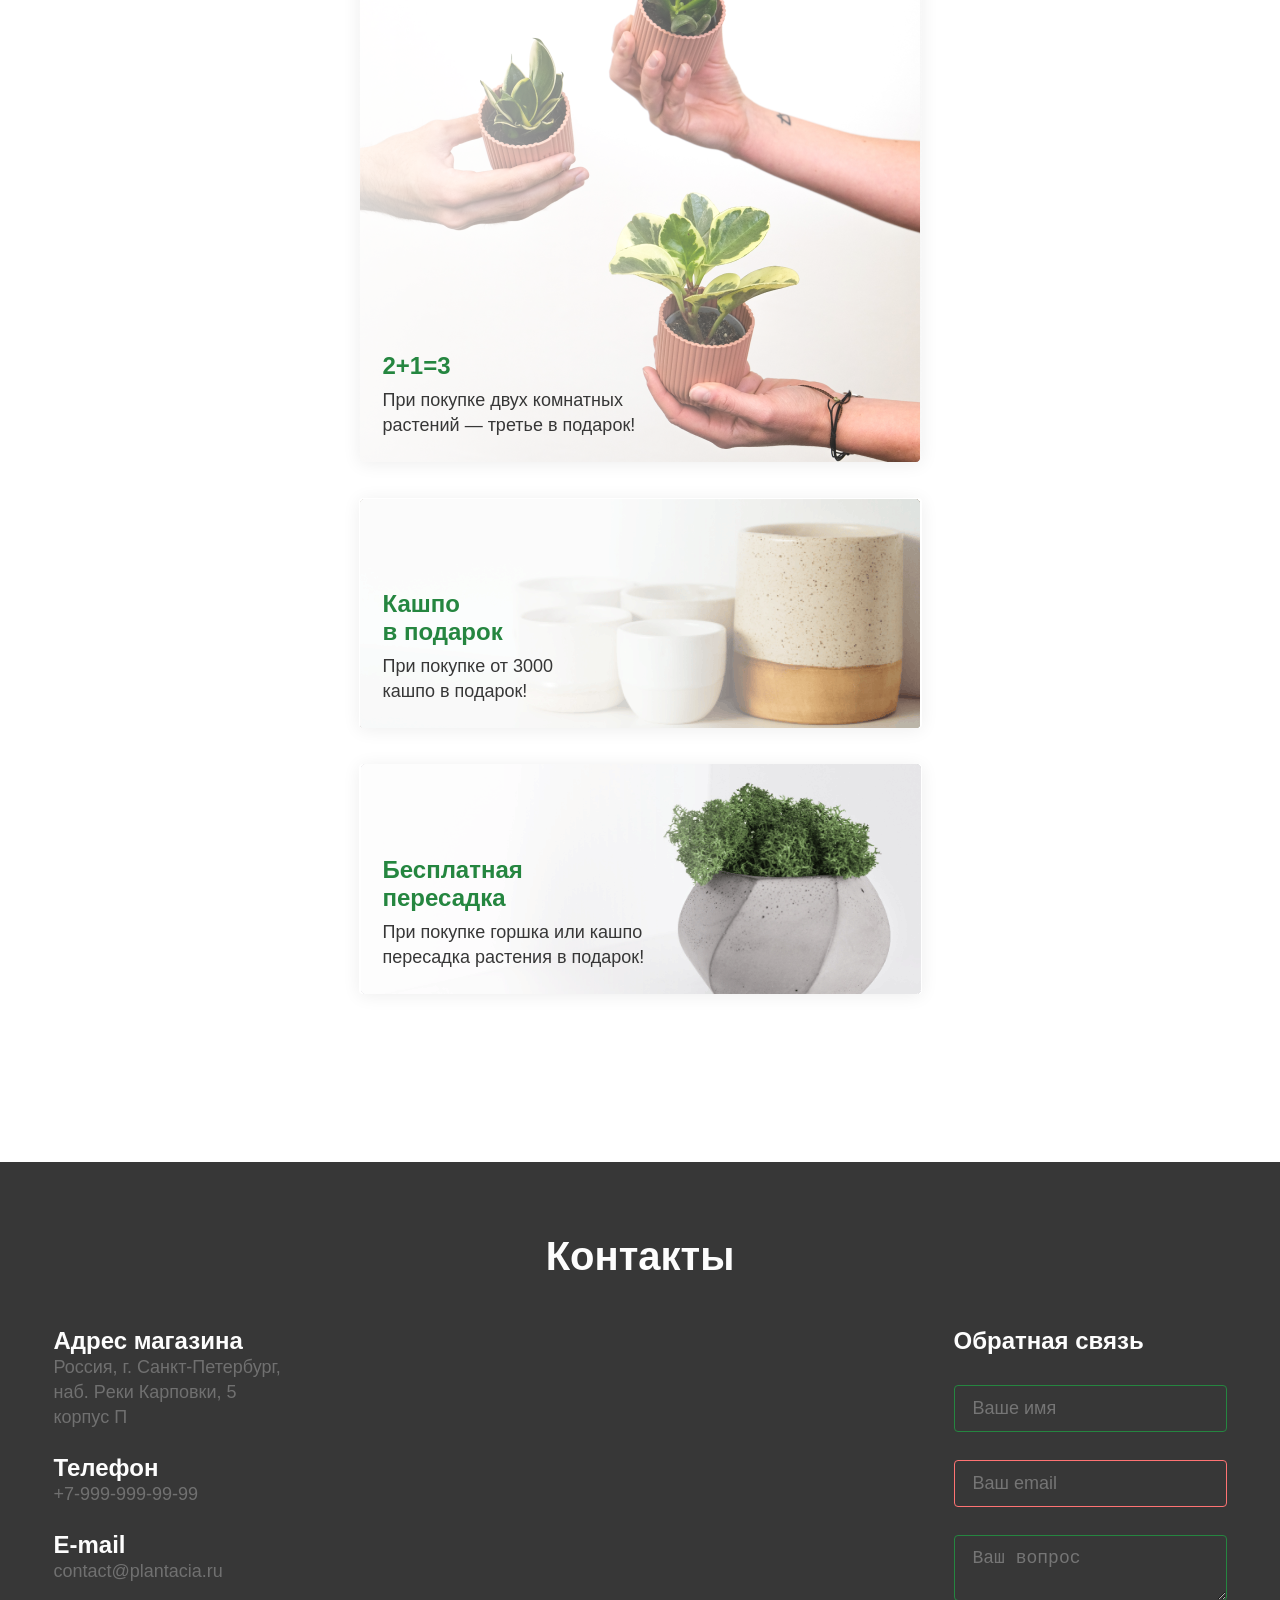
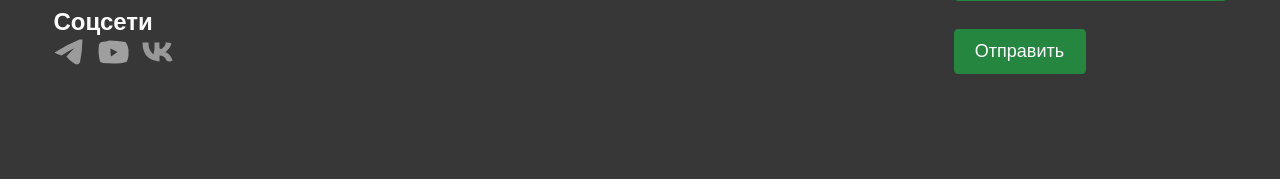
==== commit 49405018: "Update index.htmlпути к style.css и img изменены на относительные №2" ====
--- a/index.html
+++ b/index.html
@@ -170,9 +170,9 @@
                         <h4>Соцсети</h4>
                         <div class="footer__social_icons">
                             <a href="#"><img src="./images/telegram.svg" alt="telegram" target="_blank"></a>
-                            <a href="https://youtube.com"><./img src="images/youtube.svg" alt="youtube"
+                            <a href="https://youtube.com"><img src="./images/youtube.svg" alt="youtube"
                                     target="_blank"></a>
-                            <a href="https://vk.com/mikastan"><./img src="images/vk.svg" alt="vk" target="_blank"></a>
+                            <a href="https://vk.com/mikastan"><img src="./images/vk.svg" alt="vk" target="_blank"></a>
                         </div>
                     </div>
                 </div>
